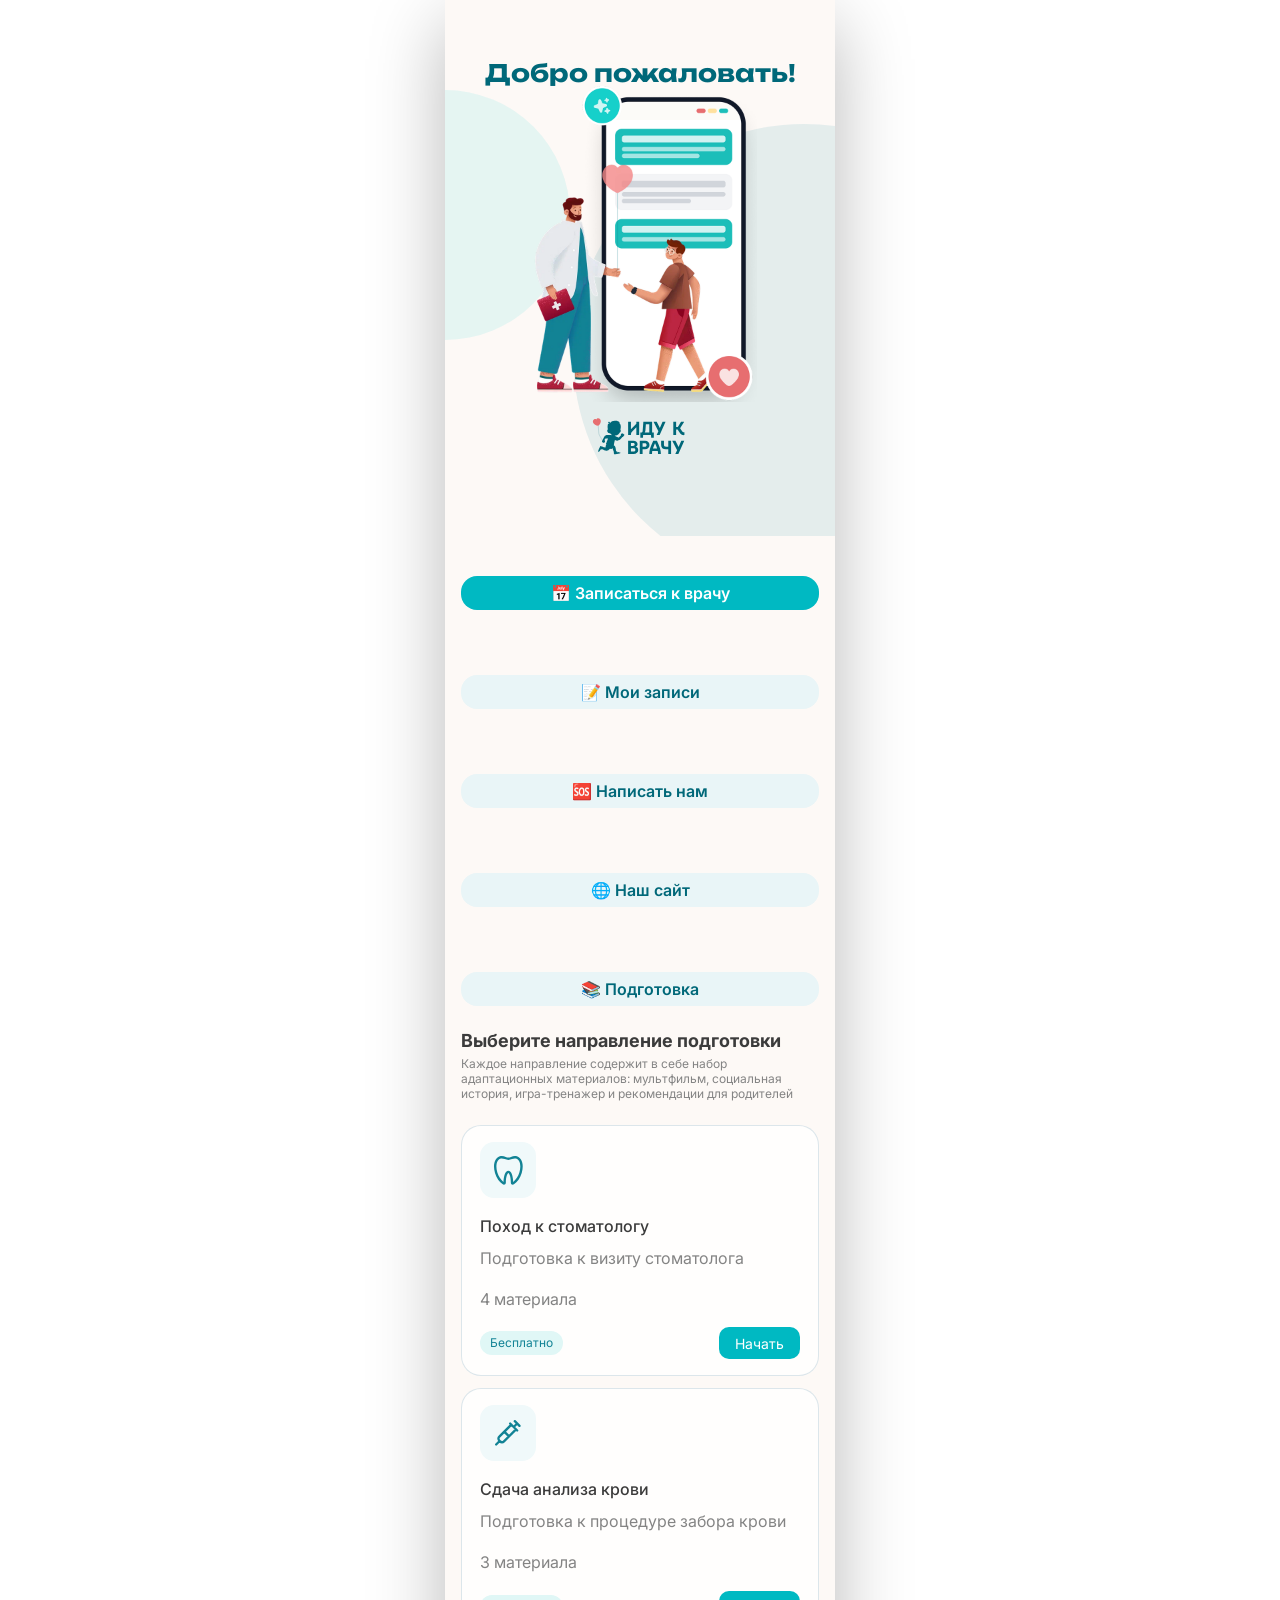
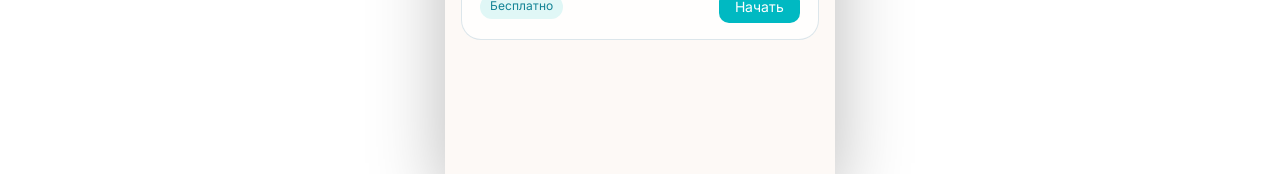
==== index.html @ 00d157f9 "Merge branch 'master' of https://github.com/varvaramiikh/IduKVrachu" ====
<!DOCTYPE html>
<html lang="ru">
<head>
  <meta charset="UTF-8">
  <meta name="viewport" content="width=device-width, initial-scale=1.0">
  <title>Иду к врачу | Подготовка ребенка</title>
  <link rel="preconnect" href="https://fonts.googleapis.com">
  <link rel="preconnect" href="https://fonts.gstatic.com" crossorigin>
  <link href="https://fonts.googleapis.com/css2?family=Inter:wght@400;500;600;700;800&family=Unbounded:wght@500;700&display=swap" rel="stylesheet">
  <link rel="stylesheet" href="styles/main.css">
  <script src="https://telegram.org/js/telegram-web-app.js"></script>
</head>
<body>
  <main class="app">
    <div class="phone" id="app-container" aria-label="Сайт подготовки ребенка к визиту">

<!-- Главная -->

      <section class="screen" id="screen-consent">
        <div class="welcome-card">
          <h1 class="welcome-title">Согласие на обработку данных</h1>
          <div class="consent-content" style="padding: 20px; font-size: 14px; line-height: 1.4; color: var(--title); overflow-y: auto; max-height: 60vh;">
            <p>Для использования сервиса «Иду к врачу» нам необходимо ваше согласие на обработку персональных данных в соответствии с Федеральным законом № 152-ФЗ.</p>
            <p>Мы собираем только те данные, которые необходимы для записи к врачу: ФИО, номер телефона, данные о ребенке.</p>
            <p>Ваши данные хранятся на защищенных серверах на территории РФ.</p>
          </div>
          <button class="button button-primary button-full" id="btn-accept-consent">
            ✅ Принимаю условия
          </button>
          <a href="https://google.com" target="_blank" style="margin-top: 10px; color: var(--brand-dark); font-size: 12px;">Читать полное соглашение</a>
        </div>
      </section>

      <section class="screen screen--active screen--welcome" id="screen-welcome">
        <div class="welcome-card">
          <h1 class="welcome-title">Добро пожаловать!</h1>
          <img class="welcome-img" src="materials/img/Иллюстрация Hero.png" alt="Иллюстрация">
          <img class="welcome-logo" src="materials/img/Цветное лого.svg" alt="Логотип">
        </div>

        <div class="button button-primary button-full welcome-action" id="btn-open-booking">
          <p class="welcome-action__text">📅 Записаться к врачу</p>
        </div>

        <div class="button button-secondary button-full welcome-action" id="btn-open-my-appointments">
          <p class="welcome-action__text">📝 Мои записи</p>
        </div>

        <div class="button button-secondary button-full welcome-action" id="btn-open-support">
          <p class="welcome-action__text">🆘 Написать нам</p>
        </div>

        <a href="https://google.com" target="_blank" class="button button-secondary button-full welcome-action">
          <p class="welcome-action__text">🌐 Наш сайт</p>
        </a>

        <div class="button button-secondary button-full welcome-action" data-screen="screen-catalog">
          <p class="welcome-action__text">📚 Подготовка</p>
        </div>

        <div class="info-list">
          <div class="info-title-container">
            <h2 class="info-title">Выберите направление подготовки</h2>
            <p class="info-text">Каждое направление содержит в себе набор адаптационных материалов: мультфильм, социальная история, игра-тренажер и рекомендации для родителей</p>
          </div>
          <article class="info-item">
            <div class="info-item-icon-container">
              <img class="info-item-icon-tooth" src="materials/svg/icon-tooth.svg" alt="Иконка зуба">
            </div>
            <h3 class="info-item-title">Поход к стоматологу</h3>
            <p class="info-item-text">Подготовка к визиту стоматолога</p>
            <p class="info-item-text">4 материала</p>
            <!--<div class="info-item-price-container">
              <div class="info-item-price-container-text info-item-price-container-text-paid">
                <p class="info-item-price info-item-price-paid">69 ₽</p>
              </div>
              <button class="info-item-button info-item-button-paid" type="button" data-open-purchase>
                <img class="info-item-icon-basket" src="materials/svg/icon-basket.svg" alt="Иконка корзины">
                <p class="info-item-button-text info-item-button-text-paid">Купить</p>
              </button>
            </div>-->
            <div class="info-item-price-container">
              <div class="info-item-price-container-text">
                <p class="info-item-price" style="color: #128395;">Бесплатно</p>
              </div>
              <a class="info-item-button" type="button" data-screen="screen-dentist" target="_blank" rel="noreferrer">
                <p class="info-item-button-text">Начать</p>
              </a>
            </div> 
          </article>
          <article class="info-item">
            <div class="info-item-icon-container">
              <img class="info-item-icon-syringe" src="materials/svg/icon-syringe.svg" alt="Иконка шприца">
            </div>
            <h3 class="info-item-title">Сдача анализа крови</h3>
            <p class="info-item-text">Подготовка к процедуре забора крови</p>
            <p class="info-item-text">3 материала</p>
            <div class="info-item-price-container">
              <div class="info-item-price-container-text">
                <p class="info-item-price" style="color: #128395;">Бесплатно</p>
              </div>
              <a class="info-item-button" type="button" data-screen="screen-blood" target="_blank" rel="noreferrer">
                <p class="info-item-button-text">Начать</p>
              </a>
            </div>
          </article>
        </div>
      </section>

<!-- Запись к врачу -->

      <section class="screen" id="screen-booking-services">
        <header class="topbar">
          <button class="icon-button" type="button" data-screen="screen-welcome" aria-label="Назад"><img src="materials/svg/icon-arrow.svg" alt=""></button>
          <div class="screen-header-badge"><p class="screen-header-badge__text">Выбор услуги</p></div>
        </header>
        <div class="module-list" id="services-list">
          <!-- Услуги будут загружены динамически -->
        </div>
      </section>

      <section class="screen" id="screen-booking-cities">
        <header class="topbar">
          <button class="icon-button" type="button" data-screen="screen-booking-services" aria-label="Назад"><img src="materials/svg/icon-arrow.svg" alt=""></button>
          <div class="screen-header-badge"><p class="screen-header-badge__text">Выбор города</p></div>
        </header>
        <div class="module-list" id="cities-list"></div>
      </section>

      <section class="screen" id="screen-booking-clinics">
        <header class="topbar">
          <button class="icon-button" type="button" data-screen="screen-booking-cities" aria-label="Назад"><img src="materials/svg/icon-arrow.svg" alt=""></button>
          <div class="screen-header-badge"><p class="screen-header-badge__text">Выбор клиники</p></div>
        </header>
        <div class="module-list" id="clinics-list"></div>
      </section>

      <section class="screen" id="screen-booking-slots">
        <header class="topbar">
          <button class="icon-button" type="button" data-screen="screen-booking-clinics" aria-label="Назад"><img src="materials/svg/icon-arrow.svg" alt=""></button>
          <div class="screen-header-badge"><p class="screen-header-badge__text">Выбор времени</p></div>
        </header>
        <div class="module-list" id="slots-list"></div>
      </section>

      <section class="screen" id="screen-booking-form">
        <header class="topbar">
          <button class="icon-button" type="button" data-screen="screen-booking-slots" aria-label="Назад"><img src="materials/svg/icon-arrow.svg" alt=""></button>
          <div class="screen-header-badge"><p class="screen-header-badge__text">Ваши данные</p></div>
        </header>
        <div class="welcome-card" style="height: auto; padding: 20px; border-radius: 24px; box-shadow: var(--shadow);">
          <form id="booking-form" style="width: 100%; display: grid; gap: 12px;">
            <input type="text" name="parent_fio" placeholder="ФИО родителя" required style="padding: 12px; border-radius: 10px; border: 1px solid var(--stroke);">
            <input type="tel" name="phone" placeholder="Телефон" required style="padding: 12px; border-radius: 10px; border: 1px solid var(--stroke);">
            <input type="text" name="child_fio" placeholder="ФИО ребенка" required style="padding: 12px; border-radius: 10px; border: 1px solid var(--stroke);">
            <input type="date" name="child_birth_date" placeholder="Дата рождения ребенка" required style="padding: 12px; border-radius: 10px; border: 1px solid var(--stroke);">
            <textarea name="comment" placeholder="Комментарий (не указывайте диагнозы)" style="padding: 12px; border-radius: 10px; border: 1px solid var(--stroke); min-height: 80px;"></textarea>
            <button type="submit" class="button button-primary button-full">Подтвердить запись</button>
          </form>
        </div>
      </section>

<!-- Мои записи -->

      <section class="screen" id="screen-my-appointments">
        <header class="topbar">
          <button class="icon-button" type="button" data-screen="screen-welcome" aria-label="Назад"><img src="materials/svg/icon-arrow.svg" alt=""></button>
          <div class="screen-header-badge"><p class="screen-header-badge__text">Мои записи</p></div>
        </header>
        <div class="module-list" id="my-appointments-list">
          <!-- Записи будут загружены динамически -->
        </div>
      </section>

<!-- Поддержка -->

      <section class="screen" id="screen-support">
        <header class="topbar">
          <button class="icon-button" type="button" data-screen="screen-welcome" aria-label="Назад"><img src="materials/svg/icon-arrow.svg" alt=""></button>
          <div class="screen-header-badge"><p class="screen-header-badge__text">Поддержка</p></div>
        </header>
        <div class="welcome-card" style="height: auto; padding: 20px; border-radius: 24px; box-shadow: var(--shadow);">
          <h3 style="margin-bottom: 15px;">Напишите нам</h3>
          <p style="font-size: 14px; margin-bottom: 20px;">Если у вас есть вопросы или предложения, отправьте нам сообщение, и мы ответим вам в ближайшее время.</p>
          <form id="support-form" style="width: 100%; display: grid; gap: 12px;">
            <textarea name="message" placeholder="Ваше сообщение" required style="padding: 12px; border-radius: 10px; border: 1px solid var(--stroke); min-height: 150px;"></textarea>
            <button type="submit" class="button button-primary button-full">Отправить</button>
          </form>
        </div>
      </section>

<!-- Каталог -->

      <section class="screen" id="screen-catalog">
        <header class="topbar">
          <button class="icon-button" type="button" data-screen="screen-welcome" aria-label="Назад"><img src="materials/svg/icon-arrow.svg" alt=""></button>
        </header>

        <article class="banner-card">
          <strong>Каждый модуль помогает ребенку шаг за шагом привыкнуть к будущему визиту.</strong>
          <p class="screen-text">
            Материалы можно смотреть вместе с родителем и возвращаться к ним в удобный момент.
          </p>
        </article>

        <div class="module-list">
          <article class="module-card">
            <div class="module-head">
              <div>
                <h3>Сдача крови</h3>
              </div>
              <span class="badge badge-soft">Бесплатно</span>
            </div>
            <p>Короткая подготовка к анализу: что ребенок увидит, как все пройдет и как можно успокоиться.</p>
            <button class="button button-secondary button-full" type="button" data-screen="screen-blood">
              Открыть
            </button>
          </article>

          <article class="module-card">
            <div class="module-head">
              <div>
                <h3>Стоматолог</h3>
              </div>
              <span class="badge badge-soft">Популярно</span>
            </div>
            <p>Видео, социальная история и игра помогают спокойно познакомиться с кабинетом стоматолога.</p>
            <div class="progress-line">
              <span style="width: 33%"></span>
            </div>
            <p class="progress-caption">Прогресс: 1 из 3 материалов</p>
            <button class="button button-primary button-full" type="button" data-screen="screen-dentist">
              Открыть модуль
            </button>
          </article>
        </div>
      </section>

<!-- Сдача крови -->

      <section class="screen" id="screen-blood">
        <header class="topbar">
          <button class="icon-button" type="button" data-screen="screen-welcome" aria-label="Назад"><img src="materials/svg/icon-arrow.svg" alt=""></button>
          <div class="screen-header-badge">
            <p class="screen-header-badge__text">Сдача крови</p>
          </div>
        </header>

        <h3 class="content-section-title">Материалы для адаптации</h3>

        <div class="content-card-list">
          <article class="content-card">
            <div class="content-top">
              <div class="content-top-icon">
                <img src="materials/svg/icon-cartoon.svg" alt="">
              </div>
              <div>
                <p class="module-type">Мультфильм</p>
                <h4 class="content-card-title">Иду сдавать кровь из вены</h4>
                <p class="content-card-description">Пошаговое объяснение ребенку хода процедуры</p>
                <div class="content-card-actions">
                  <div class="content-card-time">
                    <img src="materials/svg/icon-clock.svg" alt="">
                    <p class="content-card-time-text">4 мин</p>
                  </div>
                  <button class="button button-primary button-full content-card-button" type="button" data-screen="screen-blood-story">
                    <img src="materials/svg/icon-play.svg" alt="">
                    <p>Начать</p>
                  </button>
                </div>
              </div>
            </div>
          </article>

          <article class="content-card">
            <div class="content-top">
              <div class="content-top-icon">
                <img src="materials/svg/icon-story.svg" alt="">
              </div>
              <div>
                <p class="module-type">Социальная история</p>
                <h4 class="content-card-title">Иду сдавать кровь из вены</h4>
                <p class="content-card-description">Пошаговое объяснение ребенку хода процедуры</p>
                <div class="content-card-actions">
                  <div class="content-card-time">
                    <img src="materials/svg/icon-clock.svg" alt="">
                    <p class="content-card-time-text">4 мин</p>
                  </div>
                  <button class="button button-primary button-full content-card-button" type="button" data-screen="screen-blood-story">
                    <img src="materials/svg/icon-play.svg" alt="">
                    <p>Начать</p>
                  </button>
                </div>
              </div>
            </div>
          </article>

          <article class="content-card">
            <div class="content-top">
              <div class="content-top-icon">
                <img src="materials/svg/icon-game.svg" alt="">
              </div>
              <div>
                <p class="module-type">Игра-тренажер</p>
                <h4 class="content-card-title">Иду сдавать кровь из вены</h4>
                <p class="content-card-description">Закрепление полученных навыков через игровую практику</p>
                <div class="content-card-actions">
                  <div class="content-card-time">
                    <img src="materials/svg/icon-clock.svg" alt="">
                    <p class="content-card-time-text">4 мин</p>
                  </div>
                  <a class="button button-primary button-full content-card-button" href="https://example.com" target="_blank" rel="noreferrer">
                    <img src="materials/svg/icon-play.svg" alt="">
                    <p>Начать</p>
                  </a>
                </div>
              </div>
            </div>
          </article>
        </div>
      </section>

      <section class="screen" id="screen-blood-story">
        <header class="topbar">
          <button class="icon-button" type="button" data-screen="screen-welcome" aria-label="Назад"><img src="materials/svg/icon-arrow.svg" alt=""></button>
          <div class="screen-header-badge">
            <p class="screen-header-badge__text">Сдача крови</p>
          </div>
        </header>

        <h3 class="dentist-story-title">Социстория “Иду сдавать кровь из вены”</h3>
        <img class="dentist-story-image" id="blood-story-image" src="materials/img/blood/takeblood1.png" alt="Иллюстрация">
        <div class="dentist-story-text">
          <p id="blood-story-text">Я иду сдавать кровь из вены.</p>
        </div>
        <div class="dentist-story-buttons">
          <button class="dentist-story-button dentist-story-button--secondary" type="button" id="blood-story-prev">
            <p>&lt;</p>
            <p>Назад</p>
          </button>
          <button class="dentist-story-button dentist-story-button--primary" type="button" id="blood-story-next">
            <p>Вперед</p>
            <p>&gt;</p>
          </button>
        </div>
      </section>

<!-- Поход к стоматологу -->

      <section class="screen" id="screen-dentist">
        <header class="topbar">
          <button class="icon-button" type="button" data-screen="screen-welcome" aria-label="Назад"><img src="materials/svg/icon-arrow.svg" alt=""></button>
          <div class="screen-header-badge">
            <p class="screen-header-badge__text">Поход к стоматологу</p>
          </div>
        </header>
        <h3 class="content-section-title">Материалы для адаптации</h3>
      <div class="content-card-list">
          <article class="content-card">
            <div class="content-top">
              <div class="content-top-icon">
                <img src="materials/svg/icon-cartoon.svg" alt="">
              </div>
              <div>
                <p class="module-type">Мультфильм</p>
                <h4 class="content-card-title">Иду к стоматологу</h4>
                <p class="content-card-description">Пошаговое объяснение ребенку хода процедуры</p>
                <div class="content-card-actions">
                  <div class="content-card-time">
                    <img src="materials/svg/icon-clock.svg" alt="">
                    <p class="content-card-time-text">4 мин</p>
                  </div>
                  <a class="button button-primary button-full content-card-button" href="https://rutube.ru/video/private/ed02a8fd70e1c94fc4757ce31bb84bcc/?p=tPToE79p2R8lRMYapilT0Q" target="_blank" rel="noreferrer">
                    <img src="materials/svg/icon-play.svg" alt="">
                    <p>Начать</p>
                  </a>
                </div>
              </div>
            </div>
          </article>

          <article class="content-card">
            <div class="content-top">
              <div class="content-top-icon">
                <img src="materials/svg/icon-story.svg" alt="">
              </div>
              <div>
                <p class="module-type">Социальная история</p>
                <h4 class="content-card-title">Иду к стоматологу</h4>
                <p class="content-card-description">Пошаговое объяснение ребенку хода процедуры</p>
                <div class="content-card-actions">
                  <div class="content-card-time">
                    <img src="materials/svg/icon-clock.svg" alt="">
                    <p class="content-card-time-text">4 мин</p>
                  </div>
                  <button class="button button-primary button-full content-card-button" type="button" data-screen="screen-dentist-story">
                    <img src="materials/svg/icon-play.svg" alt="">
                    <p>Начать</p>
                  </button>
                </div>
              </div>
            </div>
          </article>

          <article class="content-card">
            <div class="content-top">
              <div class="content-top-icon">
                <img src="materials/svg/icon-game.svg" alt="">
              </div>
              <div>
                <p class="module-type">Игра-тренажер</p>
                <h4 class="content-card-title">Иду к стоматологу</h4>
                <p class="content-card-description">Закрепление полученных навыков через игровую практику</p>
                <div class="content-card-actions">
                  <div class="content-card-time">
                    <img src="materials/svg/icon-clock.svg" alt="">
                    <p class="content-card-time-text">4 мин</p>
                  </div>
                  <a class="button button-primary button-full content-card-button" href="https://example.com" target="_blank" rel="noreferrer">
                    <img src="materials/svg/icon-play.svg" alt="">
                    <p>Начать</p>
                  </a>
                </div>
              </div>
            </div>
          </article>

          <article class="content-card content-card-parents">
            <div class="content-top">
              <div class="content-top-icon content-top-icon-parents">
                <img src="materials/svg/icon-document.svg" alt="">
              </div>
              <div>
                <p class="module-type">Рекомендации для родителей</p>
                <h4 class="content-card-title">Подготовка к стоматологической помощи детей с РАС</h4>
                <p class="content-card-description">Полные методические рекомендации по подготовке ребенка к визиту к стоматологу: общие советы и специальные приемы</p>
                <div class="content-card-actions">
                  <div class="content-card-time">
                  </div>
                  <a class="button button-primary button-full content-card-button content-card-button-parents" href="https://example.com" target="_blank" rel="noreferrer">
                    <img src="materials/svg/icon-book.svg" alt="">
                    <p>Открыть</p>
                  </a>
                </div>
              </div>
            </div>
          </article>
          </div>
      </section>

<!-- Социальная история "Иду к стоматологу" -->

      <section class="screen" id="screen-dentist-story">
        <header class="topbar">
          <button class="icon-button" type="button" data-screen="screen-welcome" aria-label="Назад"><img src="materials/svg/icon-arrow.svg" alt=""></button>
          <div class="screen-header-badge">
            <p class="screen-header-badge__text">Поход к стоматологу</p>
          </div>
        </header>

        <h3 class="dentist-story-title">Социстория “Иду к стоматологу”</h3>
        <img class="dentist-story-image" id="dentist-story-image" src="materials/img/dentist/dentist1.png" alt="Иллюстрация">
        <div class="dentist-story-text">
          <p id="dentist-story-text">Я иду в стоматологию, чтобы врач проверил мои зубки.</p>
        </div>
        <div class="dentist-story-buttons">
          <button class="dentist-story-button dentist-story-button--secondary" type="button" id="dentist-story-prev">
            <p>&lt;</p>
            <p>Назад</p>
          </button>
          <button class="dentist-story-button dentist-story-button--primary" type="button" id="dentist-story-next">
            <p>Вперед</p>
            <p>&gt;</p>
          </button>
        </div>
      </section>

      <div class="purchase-dialog" id="purchase-dialog" hidden>
        <button class="purchase-dialog__backdrop" type="button" aria-label="Закрыть окно" data-close-purchase></button>
        <div class="purchase-dialog__content">
          <h3 class="purchase-dialog__title">Покупка доступа</h3>
          <p class="purchase-dialog__text">Поход к стоматологу</p>
          <div class="purchase-dialog__price-container">
            <div class="purchase-dialog__price-container-text">
              <p class="purchase-dialog__price-container-text-title">Стоимость курса</p>
              <p class="purchase-dialog__price-container-text-price">69 ₽</p>
              <p class="purchase-dialog__price-container-text-description">Единоразовая оплата. Доступ навсегда.</p>
            </div>
          </div>
          <div class="purchase-dialog__content-list">
            <h4 class="purchase-dialog__content-list-title">Что входит в курс:</h4>
            <ul class="purchase-dialog__content-list-items">
              <li class="purchase-dialog__content-list-item"><img src="materials/svg/icon-check.svg" alt="">Социальная история</li>
              <li class="purchase-dialog__content-list-item"><img src="materials/svg/icon-check.svg" alt="">Онлайн-игра “Иду к стоматологу”</li>
              <li class="purchase-dialog__content-list-item"><img src="materials/svg/icon-check.svg" alt="">Мультфильм “Иду к стоматологу”</li>
              <li class="purchase-dialog__content-list-item"><img src="materials/svg/icon-check.svg" alt="">Методические рекомендации для родителей</li>
            </ul>
          </div>
          <button class="purchase-dialog__button purchase-dialog__button_primary" type="button">Оплатить 69 ₽</button>
        </div>
      </div>
    </div>
  </main>

  <script src="materials/img/blood/blood-story-actions.js"></script>
  <script src="materials/img/dentist/dentist-story-actions.js"></script>
  <script src="frontend/src/api.js"></script>
  <script src="frontend/src/booking.js"></script>
  <script src="frontend/src/appointments.js"></script>
  <script src="frontend/src/support.js"></script>
  <script>
    const tg = window.Telegram.WebApp;
    tg.expand();
    
    // Применяем цвета темы Telegram
    document.documentElement.style.setProperty('--app-bg', tg.themeParams.bg_color || '#fdf9f6');
    document.documentElement.style.setProperty('--text', tg.themeParams.text_color || '#848484');
    
    const screens = document.querySelectorAll('.screen');
    const purchaseDialog = document.getElementById('purchase-dialog');
    
    // Проверка согласия при старте
    async function checkConsent() {
        // В реальном приложении мы бы получили статус пользователя от API
        // Для MVP просто показываем экран согласия, если не принято
        const consentAccepted = localStorage.getItem('consent_accepted');
        if (!consentAccepted) {
            openScreen('screen-consent');
        }
    }
    
    document.getElementById('btn-accept-consent')?.addEventListener('click', async () => {
        try {
            await window.api.acceptConsent('1.0');
            localStorage.setItem('consent_accepted', 'true');
            openScreen('screen-welcome');
            tg.showAlert('Спасибо! Теперь вам доступны все функции.');
        } catch (e) {
            tg.showAlert('Ошибка: ' + e.message);
        }
    });

    checkConsent();
    
    let purchaseDialogCloseTimer;
    const storyControllers = {
      'screen-blood-story': createStoryController({
        image: document.getElementById('blood-story-image'),
        text: document.getElementById('blood-story-text'),
        prevButton: document.getElementById('blood-story-prev'),
        nextButton: document.getElementById('blood-story-next'),
        actions: window.bloodStoryActions ?? [],
        imageCount: 28,
        imagePathPrefix: 'materials/img/blood/takeblood',
      }),
      'screen-dentist-story': createStoryController({
        image: document.getElementById('dentist-story-image'),
        text: document.getElementById('dentist-story-text'),
        prevButton: document.getElementById('dentist-story-prev'),
        nextButton: document.getElementById('dentist-story-next'),
        actions: window.dentistStoryActions ?? [],
        imageCount: 30,
        imagePathPrefix: 'materials/img/dentist/dentist',
      }),
    };

    function createStoryController(config) {
      const stepCount = config.actions.length;
      let currentStep = 0;

      function renderStep() {
        if (!config.image || !config.text || stepCount === 0) {
          return;
        }

        const imageIndex = Math.min(currentStep + 1, config.imageCount);
        config.image.src = `${config.imagePathPrefix}${imageIndex}.png`;
        config.text.textContent = config.actions[currentStep];
        config.prevButton.disabled = currentStep === 0;
        config.nextButton.disabled = currentStep === stepCount - 1;
      }

      function setStep(nextStep) {
        if (stepCount === 0) {
          return;
        }

        currentStep = Math.max(0, Math.min(nextStep, stepCount - 1));
        renderStep();
      }

      config.prevButton?.addEventListener('click', () => {
        setStep(currentStep - 1);
      });

      config.nextButton?.addEventListener('click', () => {
        setStep(currentStep + 1);
      });

      renderStep();

      return {
        reset() {
          setStep(0);
        },
      };
    }

    function openScreen(screenId) {
      screens.forEach((screen) => {
        screen.classList.toggle('screen--active', screen.id === screenId);
      });

      storyControllers[screenId]?.reset();

      window.scrollTo({ top: 0, behavior: 'auto' });
    }

    document.querySelectorAll('[data-screen]').forEach((button) => {
      button.addEventListener('click', () => {
        openScreen(button.dataset.screen);
      });
    });

    document.querySelectorAll('[data-open-purchase]').forEach((button) => {
      button.addEventListener('click', () => {
        clearTimeout(purchaseDialogCloseTimer);
        purchaseDialog.hidden = false;
        requestAnimationFrame(() => {
          requestAnimationFrame(() => {
            purchaseDialog.classList.add('is-open');
          });
        });
      });
    });

    document.querySelectorAll('[data-close-purchase]').forEach((button) => {
      button.addEventListener('click', () => {
        purchaseDialog.classList.remove('is-open');
        purchaseDialogCloseTimer = setTimeout(() => {
          purchaseDialog.hidden = true;
        }, 240);
      });
    });

  </script>
</body>
</html>
---- styles/main.css ----
:root {
  --bg: #09121d;
  --app-bg: #fdf9f6;
  --card: #ffffff;
  --title: #3B3B3B;
  --text: #848484;
  --muted: #69818d;
  --stroke: #d9e4ea;
  --brand: #12c7d4;
  --brand-dark: #006879;
  --btn-color: #00B9C2;
  --shadow: 0 18px 38px rgba(18, 37, 45, 0.12);
}

*,
*::before,
*::after {
  box-sizing: border-box;
}

html,
body {
  margin: 0;
  min-height: 100%;
}

body {
  font-family: "Inter", Arial, sans-serif;
  color: var(--text);
  background: transparent;
}

button {
  font: inherit;
}

.app {
  min-height: 100vh;
  display: flex;
  justify-content: center;
  align-items: flex-start;
  padding: 0;
}

.phone {
  position: relative;
  width: 100%;
  max-width: 390px;
  min-height: 100vh;
  padding-bottom: 88px;
  background: var(--app-bg);
  overflow-x: hidden;
}

.screen {
  display: none;
  min-height: 100vh;
  padding: 14px 16px 28px;
}

.screen--active {
  display: block;
}

.screen--welcome h1 {
  font-family: "Unbounded", Arial, sans-serif;
  line-height: 1.05;
}

.screen-label {
  margin: 0 0 6px;
  color: var(--brand-dark);
  font-size: 0.76rem;
  font-weight: 800;
  letter-spacing: 0.08em;
  text-transform: uppercase;
}

.screen h1 {
  color: var(--brand-dark);
}

.screen h1,
.screen h2,
.screen h3 {
  margin: 0;
  line-height: 1.1;
}

.screen h2,
.screen h3 {
  color: var(--title);
}

.screen h2 {
  font-size: 18px;
}

.screen h3 {
  font-size: 16px;
  font-weight: 500;
}

.screen-text,
.info-item p,
.module-card p,
.content-card p,
.specialist-card p,
.story-card p,
.story-hero p {
  line-height: 1.55;
}

.welcome-card,
.banner-card,
.module-card,
.specialist-card,
.content-card,
.story-hero,
.story-card {
  background: var(--card);
  border-radius: 24px;
  box-shadow: var(--shadow);
}

.welcome-card,
.banner-card,
.module-card,
.specialist-card,
.content-card,
.story-hero,
.story-card {
  padding: 18px;
}

.content-card {
  box-shadow: none;
  border: 2px solid #16D0CA33;
}

.welcome-card {
  width: calc(100% + 32px);
  height: calc(100% + 42px);
  margin: -14px -16px 0;
  padding: 60px 16px 60px;
  display: flex;
  flex-direction: column;
  align-items: center;
  justify-content: space-between;
  position: relative;
  background: var(--app-bg);
  border-radius: 0;
  box-shadow: none;
  overflow: hidden;
}

.welcome-card::before {
  content: "";
  position: absolute;
  top: 40%;
  left: -125px;
  transform: translateY(-50%);
  width: 250px;
  height: 250px;
  border-radius: 250px;
  background: #16D0CA1A;
  z-index: 0;
}

.welcome-card::after {
  content: "";
  position: absolute;
  right: -200px;
  bottom: -50px;
  width: 462px;
  height: 462px;
  border-radius: 462px;
  background: #1283951A;
  z-index: 0;
}

.welcome-card > * {
  position: relative;
  z-index: 1;
}

.welcome-title {
  font-size: 24px;
}

.welcome-img {
  width: 234px;
  height: 316px;
  margin: 0 0 14px;
  object-fit: contain;
}

.welcome-logo {
  width: 110px;
  height: 44px;
  margin-bottom: 16px;
  object-fit: contain;
}

.illustration {
  position: relative;
  height: 248px;
  margin: 18px 0;
  border-radius: 30px;
  background: linear-gradient(180deg, #dff7fa, #ffffff);
  overflow: hidden;
}

.illustration-circle {
  position: absolute;
  left: 22px;
  bottom: 34px;
  width: 176px;
  height: 176px;
  border-radius: 50%;
  background: rgba(18, 199, 212, 0.14);
}

.illustration-card {
  position: absolute;
  background: #fff;
  border-radius: 20px;
  box-shadow: 0 12px 24px rgba(0, 104, 121, 0.12);
}

.illustration-card--large {
  top: 34px;
  right: 30px;
  width: 138px;
  height: 92px;
}

.illustration-card--small {
  right: 58px;
  bottom: 30px;
  width: 106px;
  height: 72px;
}

.illustration-doctor {
  position: absolute;
  left: 42px;
  bottom: 0;
  width: 168px;
  height: 184px;
  border-radius: 84px 84px 16px 16px;
  background:
    linear-gradient(180deg, #ffcfbf 0 25%, transparent 25%),
    linear-gradient(90deg, #f16567 0 34%, #ffffff 34% 68%, #12c7d4 68%);
}

.info-list,
.module-list,
.content-list,
.story-list {
  display: grid;
  gap: 12px;
}

.info-list {
  margin-bottom: 18px;
}

.info-item {
  padding: 16px 18px;
  border-radius: 20px;
  background: rgba(255, 255, 255, 0.74);
  border: 1px solid rgba(217, 228, 234, 0.92);
}

.info-item strong {
  display: block;
  margin-bottom: 6px;
}

.info-item-icon-container {
  width: 56px;
  height: 56px;
  border-radius: 14px;
  background: #F0F9FA;
  display: flex;
  align-items: center;
  justify-content: center;
  margin-bottom: 20px;
}

.info-item-text {
  margin-top: 10px;
}

.info-item-price-container-text {
  display: inline-flex;
  align-items: center;
  justify-content: center;
  background-color: #E0F7F6;
  height: 24px;
  width: fit-content;
  padding: 4px 10px;
  border-radius: 12px;
}

.info-item-price {
  color: #128395 !important;
  font-size: 12px;
}

.info-item-price-container-text .info-item-price {
  color: #128395 !important;
}

.info-item-price-container {
  display: flex;
  align-items: center;
  justify-content: space-between;
}

.info-item-button {
  background-color: #00B9C2;
  border: none;
  height: 32px;
  display: flex;
  align-items: center;
  justify-content: center;
  padding: 8px 16px;
  border-radius: 10px;
  text-decoration: none;
}

.info-item-button-text {
  color: white;
  font-size: 14px;
  margin: 0;
}

.info-text {
  margin-top: 5px;
  font-size: 12px;
}

.info-item-price-container-text-paid {
  background-color: #FFF4E6;
}

.info-item-price-paid {
  color: #E67E22;
}

.info-item-button-paid {
  background-color: #E67E22;
  gap: 5px;
}

.purchase-dialog {
  position: absolute;
  inset: 0;
  z-index: 30;
  display: flex;
  align-items: flex-end;
  justify-content: center;
  pointer-events: none;
}

.purchase-dialog[hidden] {
  display: none;
}

.purchase-dialog.is-open {
  opacity: 1;
  pointer-events: auto;
}

.purchase-dialog__backdrop {
  position: absolute;
  inset: 0;
  border: none;
  background: rgba(0, 0, 0, 0.2);
  opacity: 0;
  padding: 0;
  cursor: pointer;
  transition: opacity 0.28s ease;
}

.purchase-dialog__content {
  position: relative;
  width: 100%;
  height: 50%;
  max-height: 422px;
  padding: 24px;
  background: #fff;
  border-radius: 24px 24px 0 0;
  box-shadow: 0 20px 40px rgba(0, 0, 0, 0.18);
  overflow-y: auto;
  z-index: 1;
  opacity: 0;
  transform: translateY(40px);
  transition: opacity 0.32s ease, transform 0.32s cubic-bezier(0.22, 1, 0.36, 1);
}

.purchase-dialog.is-open .purchase-dialog__backdrop {
  opacity: 1;
}

.purchase-dialog.is-open .purchase-dialog__content {
  opacity: 1;
  transform: translateY(0);
}

.purchase-dialog__title {
  margin: 0 0 10px;
  color: #3B3B3B;
  font-size: 16px;
}

.purchase-dialog__text {
  margin: 0;
  color: #848484;
  font-size: 12px;
  line-height: 1.5;
}

.purchase-dialog__price-container {
  margin-top: 20px;
  margin-bottom: 30px;
  padding: 16px;
  border-radius: 16px;
  background: #F0F9FA;
}

.purchase-dialog__price-container-text {
  display: flex;
  align-items: center;
  justify-content: space-between;
  gap: 10px;
  flex-wrap: wrap;
}

.purchase-dialog__price-container-text-title {
  margin: 0;
  color: #515151;
  font-size: 14px;
}

.purchase-dialog__price-container-text-price {
  margin: 0;
  color: #128395;
  font-size: 20px;
  font-weight: 700;
}

.purchase-dialog__price-container-text-description {
  margin: 0;
  color: #848484;
  font-size: 12px;
}

.purchase-dialog__content-list {
  margin-top: 16px;
}

.purchase-dialog__content-list-title {
  margin: 0 0 20px;
  color: #3B3B3B;
  font-size: 14px;
}

.purchase-dialog__content-list-items {
  margin: 0;
  padding: 0;
  list-style: none;
  display: grid;
  gap: 10px;
}

.purchase-dialog__content-list-item {
  display: flex;
  align-items: center;
  gap: 8px;
  color: #515151;
  font-size: 14px;
}

.purchase-dialog__content-list-item img {
  width: 15px;
  height: 15px;
  flex-shrink: 0;
}

.purchase-dialog__button {
  border: none;
  border-radius: 10px;
  padding: 10px 14px;
  font-size: 14px;
  cursor: pointer;
  margin-top: 25px;
}

.purchase-dialog__button_secondary {
  background: #eef5f6;
  color: var(--text);
}

.purchase-dialog__button_primary {
  background: #00B9C2;
  color: #fff;
  width: 100%;
}


.topbar {
  display: grid;
  grid-template-columns: 44px 1fr;
  gap: 12px;
  align-items: start;
  margin-bottom: 12px;
  align-items: center;
}

.icon-button {
  width: 44px;
  height: 44px;
  border: 0;
  border-radius: 20px;
  background: #16D0CA33;
  color: var(--brand-dark);
  box-shadow: var(--shadow);
  cursor: pointer;
}

.icon-button img {
  width: 20px;
  height: 20px;
}

.module-head,
.content-top {
  display: flex;
  justify-content: space-between;
  gap: 12px;
  align-items: start;
}

.content-top-icon {
  width: 48px;
  height: 48px;
  display: flex;
  align-items: center;
  justify-content: center;
  background: #F0F9FA;
  border-radius: 14px;
  flex-shrink: 0;
}

.content-top-icon-parents {
  background-color: #16D0CA;
}

.module-type {
  margin: 0 0 6px;
  color: #128395;
  font-size: 12px;
  font-weight: 600;
}

.content-card-title {
  margin: 0 0 6px;
  color: #3B3B3B;
  font-size: 14px;
}

.content-card-description {
  margin: 0 !important;
  color: #848484;
  font-size: 12px;
}

.content-card-actions {
  display: flex;
  align-items: center;
  justify-content: space-between;
  gap: 12px;
}

.content-card-time {
  display: flex;
  align-items: center;
  gap: 6px;
}

.content-card-time-text {
  margin: 0 !important;
  color: #848484;
  font-size: 12px;
}

.content-card-button {
  width: 106px !important;
  height: 38px;
  min-height: 38px;
  border-radius: 10px;
  justify-content: space-between;
  padding: 0 12px;
  margin-top: 0;
  margin-bottom: 0;
  flex-shrink: 0;
}

.content-card-button-parents  {
  width: 116px !important;
}

.content-card-button p {
  margin: 0;
  font-size: 14px;
}

.content-section-title {
  margin-bottom: 16px !important;
  color: #3B3B3B !important;
  font-family: "Inter", Arial, sans-serif;
  font-weight: 600 !important;
  font-size: 18px !important;
  line-height: 24px !important;
  letter-spacing: 0;
}

.content-card-list {
  display: grid;
  gap: 15px;
}

.content-card-parents {
  background-color: #F0FDF44D;
  border-color: #DCFCE7;
}

.screen-header-badge {
  display: flex;
  align-items: center;
  justify-content: center;
  background: #00B9C2;
  border-radius: 16px;
  min-height: 34px;
}

.screen-header-badge__text {
  margin: 0;
  color: #fff;
  font-family: "Inter", Arial, sans-serif;
  font-weight: 600;
  font-size: 14px;
  line-height: 24px;
  letter-spacing: 0;
  text-align: center;
}

.dentist-story-image {
  display: block;
  width: 100%;
  max-width: 100%;
  height: auto;
  margin: 0 auto 16px;
}

.dentist-story-title {
  margin: 15px 0 30px !important;
  color: #3B3B3B !important;
  font-weight: 600 !important;
  font-size: 18px !important;
  line-height: 24px !important;
}

.dentist-story-text {
  margin-bottom: 16px;
  padding: 25px;
  border: 1px solid #16D0CA33;
  border-radius: 16px;
  background: linear-gradient(135deg, rgba(22, 208, 202, 0.05) 0%, rgba(0, 185, 194, 0.05) 100%);
}

.dentist-story-text p {
  margin: 0;
  color: #1E2939;
  font-size: 14px;
  line-height: 1.5;
}

.dentist-story-buttons {
  display: flex;
  justify-content: space-between;
  gap: 12px;
  border-top: #E5E7EB solid 1px;
  margin-top: 30px;
  padding: 30px 0 30px;
}

.dentist-story-button {
  display: flex;
  align-items: center;
  justify-content: space-between;
  flex-direction: row;
  width: 161px;
  height: 48px;
  padding-left: 30px;
  padding-right: 30px;
  border: none;
  border-radius: 10px;
  cursor: pointer;
}

.dentist-story-button p {
  margin: 0;
  font-size: 14px;
  line-height: 1;
}

.dentist-story-button--secondary {
  background-color: #FFFFFF;
  color: #364153;
}

.dentist-story-button--secondary:disabled {
  color: #D1D5DC;
}

.dentist-story-button--primary {
  background-color: #16D0CA;
  color: #FFFFFF;
}

.dentist-story-button:disabled {
  opacity: 0.55;
  cursor: default;
}

.badge {
  display: inline-flex;
  align-items: center;
  min-height: 28px;
  padding: 4px 10px;
  border-radius: 999px;
  background: rgba(18, 199, 212, 0.12);
  color: var(--brand-dark);
  font-size: 0.78rem;
  font-weight: 700;
}

.badge-soft {
  background: rgba(18, 199, 212, 0.12);
  color: var(--brand-dark);
}

/* .module-card p,
.content-card p {
  margin: 10px 0 16px;
} */

.button {
  display: inline-flex;
  align-items: center;
  justify-content: space-between;
  width: auto;
  min-height: 34px;
  padding: 0 18px;
  border: 0;
  border-radius: 16px;
  font-weight: 600;
  text-decoration: none;
  cursor: pointer;
  transition: transform 0.2s ease;
  color: #fff;
  background: var(--btn-color);
}

.button:active {
  transform: scale(0.98);
}

.button-full {
  width: 100%;
}

/* .button-primary {
  margin-top: 50px;
  margin-bottom: 20px;
} */

.button-secondary {
  color: var(--brand-dark);
  background: #e9f5f7;
}

.welcome-action {
  margin-top: 40px;
  margin-bottom: 25px;
  justify-content: center;
}

.welcome-action__text {
  margin: 0;
  text-align: center;
}

.specialist-card {
  display: grid;
  grid-template-columns: 56px 1fr;
  gap: 14px;
  margin-bottom: 12px;
}

.specialist-icon {
  width: 56px;
  height: 56px;
  display: flex;
  align-items: center;
  justify-content: center;
  border-radius: 18px;
  background: linear-gradient(135deg, var(--brand), var(--brand-dark));
  color: #fff;
  font-size: 1.22rem;
  font-weight: 800;
}

.story-hero {
  margin-bottom: 12px;
  background:
    linear-gradient(145deg, rgba(18, 199, 212, 0.1), rgba(255, 255, 255, 1)),
    var(--card);
}

.story-step {
  display: inline-flex;
  margin-bottom: 10px;
  padding: 6px 10px;
  border-radius: 999px;
  background: rgba(18, 199, 212, 0.12);
  color: var(--brand-dark);
  font-size: 0.82rem;
  font-weight: 700;
}

.story-hero h3,
.story-card strong {
  margin-bottom: 8px;
  display: block;
}

.progress-line {
  width: 100%;
  height: 8px;
  margin: 4px 0 10px;
  overflow: hidden;
  border-radius: 999px;
  background: #e5eef1;
}

.progress-line span {
  display: block;
  height: 100%;
  background: linear-gradient(90deg, var(--brand), var(--brand-dark));
}

.progress-line--large {
  margin-top: 12px;
}

.progress-caption {
  margin: 0 0 16px;
  color: var(--muted);
  font-size: 0.85rem;
}

@media (max-width: 390px) {
  .phone {
    width: 100%;
  }

  .phone {
    min-height: 100vh;
  }
}

@media (min-width: 431px) {
  .app {
    padding: 0;
  }

  .phone {
    margin-top: 0;
    border-radius: 0;
    box-shadow: 0 24px 70px rgba(0, 0, 0, 0.28);
  }

  .screen {
    min-height: 100vh;
  }
}
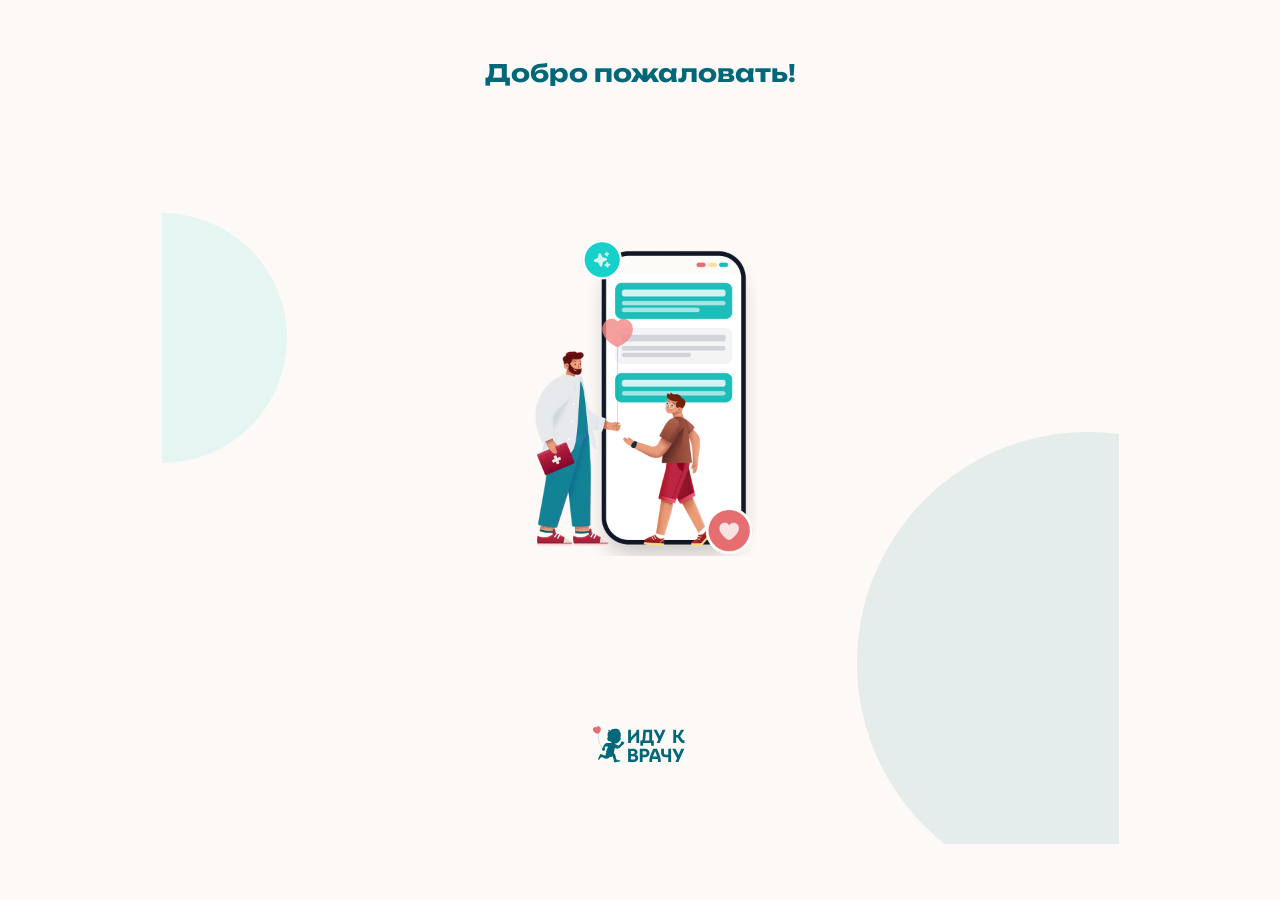
==== commit d63efaef: "добавлены затычки на ссылки, добавдлены рекомендации для родителей" ====
--- a/index.html
+++ b/index.html
@@ -8,28 +8,11 @@
   <link rel="preconnect" href="https://fonts.gstatic.com" crossorigin>
   <link href="https://fonts.googleapis.com/css2?family=Inter:wght@400;500;600;700;800&family=Unbounded:wght@500;700&display=swap" rel="stylesheet">
   <link rel="stylesheet" href="styles/main.css">
-  <script src="https://telegram.org/js/telegram-web-app.js"></script>
 </head>
 <body>
   <main class="app">
-    <div class="phone" id="app-container" aria-label="Сайт подготовки ребенка к визиту">
 
 <!-- Главная -->
-
-      <section class="screen" id="screen-consent">
-        <div class="welcome-card">
-          <h1 class="welcome-title">Согласие на обработку данных</h1>
-          <div class="consent-content" style="padding: 20px; font-size: 14px; line-height: 1.4; color: var(--title); overflow-y: auto; max-height: 60vh;">
-            <p>Для использования сервиса «Иду к врачу» нам необходимо ваше согласие на обработку персональных данных в соответствии с Федеральным законом № 152-ФЗ.</p>
-            <p>Мы собираем только те данные, которые необходимы для записи к врачу: ФИО, номер телефона, данные о ребенке.</p>
-            <p>Ваши данные хранятся на защищенных серверах на территории РФ.</p>
-          </div>
-          <button class="button button-primary button-full" id="btn-accept-consent">
-            ✅ Принимаю условия
-          </button>
-          <a href="https://google.com" target="_blank" style="margin-top: 10px; color: var(--brand-dark); font-size: 12px;">Читать полное соглашение</a>
-        </div>
-      </section>
 
       <section class="screen screen--active screen--welcome" id="screen-welcome">
         <div class="welcome-card">
@@ -38,24 +21,8 @@
           <img class="welcome-logo" src="materials/img/Цветное лого.svg" alt="Логотип">
         </div>
 
-        <div class="button button-primary button-full welcome-action" id="btn-open-booking">
-          <p class="welcome-action__text">📅 Записаться к врачу</p>
-        </div>
-
-        <div class="button button-secondary button-full welcome-action" id="btn-open-my-appointments">
-          <p class="welcome-action__text">📝 Мои записи</p>
-        </div>
-
-        <div class="button button-secondary button-full welcome-action" id="btn-open-support">
-          <p class="welcome-action__text">🆘 Написать нам</p>
-        </div>
-
-        <a href="https://google.com" target="_blank" class="button button-secondary button-full welcome-action">
-          <p class="welcome-action__text">🌐 Наш сайт</p>
-        </a>
-
-        <div class="button button-secondary button-full welcome-action" data-screen="screen-catalog">
-          <p class="welcome-action__text">📚 Подготовка</p>
+        <div class="button button-primary button-full welcome-action">
+          <p class="welcome-action__text">Подготовка</p>
         </div>
 
         <div class="info-list">
@@ -107,135 +74,6 @@
         </div>
       </section>
 
-<!-- Запись к врачу -->
-
-      <section class="screen" id="screen-booking-services">
-        <header class="topbar">
-          <button class="icon-button" type="button" data-screen="screen-welcome" aria-label="Назад"><img src="materials/svg/icon-arrow.svg" alt=""></button>
-          <div class="screen-header-badge"><p class="screen-header-badge__text">Выбор услуги</p></div>
-        </header>
-        <div class="module-list" id="services-list">
-          <!-- Услуги будут загружены динамически -->
-        </div>
-      </section>
-
-      <section class="screen" id="screen-booking-cities">
-        <header class="topbar">
-          <button class="icon-button" type="button" data-screen="screen-booking-services" aria-label="Назад"><img src="materials/svg/icon-arrow.svg" alt=""></button>
-          <div class="screen-header-badge"><p class="screen-header-badge__text">Выбор города</p></div>
-        </header>
-        <div class="module-list" id="cities-list"></div>
-      </section>
-
-      <section class="screen" id="screen-booking-clinics">
-        <header class="topbar">
-          <button class="icon-button" type="button" data-screen="screen-booking-cities" aria-label="Назад"><img src="materials/svg/icon-arrow.svg" alt=""></button>
-          <div class="screen-header-badge"><p class="screen-header-badge__text">Выбор клиники</p></div>
-        </header>
-        <div class="module-list" id="clinics-list"></div>
-      </section>
-
-      <section class="screen" id="screen-booking-slots">
-        <header class="topbar">
-          <button class="icon-button" type="button" data-screen="screen-booking-clinics" aria-label="Назад"><img src="materials/svg/icon-arrow.svg" alt=""></button>
-          <div class="screen-header-badge"><p class="screen-header-badge__text">Выбор времени</p></div>
-        </header>
-        <div class="module-list" id="slots-list"></div>
-      </section>
-
-      <section class="screen" id="screen-booking-form">
-        <header class="topbar">
-          <button class="icon-button" type="button" data-screen="screen-booking-slots" aria-label="Назад"><img src="materials/svg/icon-arrow.svg" alt=""></button>
-          <div class="screen-header-badge"><p class="screen-header-badge__text">Ваши данные</p></div>
-        </header>
-        <div class="welcome-card" style="height: auto; padding: 20px; border-radius: 24px; box-shadow: var(--shadow);">
-          <form id="booking-form" style="width: 100%; display: grid; gap: 12px;">
-            <input type="text" name="parent_fio" placeholder="ФИО родителя" required style="padding: 12px; border-radius: 10px; border: 1px solid var(--stroke);">
-            <input type="tel" name="phone" placeholder="Телефон" required style="padding: 12px; border-radius: 10px; border: 1px solid var(--stroke);">
-            <input type="text" name="child_fio" placeholder="ФИО ребенка" required style="padding: 12px; border-radius: 10px; border: 1px solid var(--stroke);">
-            <input type="date" name="child_birth_date" placeholder="Дата рождения ребенка" required style="padding: 12px; border-radius: 10px; border: 1px solid var(--stroke);">
-            <textarea name="comment" placeholder="Комментарий (не указывайте диагнозы)" style="padding: 12px; border-radius: 10px; border: 1px solid var(--stroke); min-height: 80px;"></textarea>
-            <button type="submit" class="button button-primary button-full">Подтвердить запись</button>
-          </form>
-        </div>
-      </section>
-
-<!-- Мои записи -->
-
-      <section class="screen" id="screen-my-appointments">
-        <header class="topbar">
-          <button class="icon-button" type="button" data-screen="screen-welcome" aria-label="Назад"><img src="materials/svg/icon-arrow.svg" alt=""></button>
-          <div class="screen-header-badge"><p class="screen-header-badge__text">Мои записи</p></div>
-        </header>
-        <div class="module-list" id="my-appointments-list">
-          <!-- Записи будут загружены динамически -->
-        </div>
-      </section>
-
-<!-- Поддержка -->
-
-      <section class="screen" id="screen-support">
-        <header class="topbar">
-          <button class="icon-button" type="button" data-screen="screen-welcome" aria-label="Назад"><img src="materials/svg/icon-arrow.svg" alt=""></button>
-          <div class="screen-header-badge"><p class="screen-header-badge__text">Поддержка</p></div>
-        </header>
-        <div class="welcome-card" style="height: auto; padding: 20px; border-radius: 24px; box-shadow: var(--shadow);">
-          <h3 style="margin-bottom: 15px;">Напишите нам</h3>
-          <p style="font-size: 14px; margin-bottom: 20px;">Если у вас есть вопросы или предложения, отправьте нам сообщение, и мы ответим вам в ближайшее время.</p>
-          <form id="support-form" style="width: 100%; display: grid; gap: 12px;">
-            <textarea name="message" placeholder="Ваше сообщение" required style="padding: 12px; border-radius: 10px; border: 1px solid var(--stroke); min-height: 150px;"></textarea>
-            <button type="submit" class="button button-primary button-full">Отправить</button>
-          </form>
-        </div>
-      </section>
-
-<!-- Каталог -->
-
-      <section class="screen" id="screen-catalog">
-        <header class="topbar">
-          <button class="icon-button" type="button" data-screen="screen-welcome" aria-label="Назад"><img src="materials/svg/icon-arrow.svg" alt=""></button>
-        </header>
-
-        <article class="banner-card">
-          <strong>Каждый модуль помогает ребенку шаг за шагом привыкнуть к будущему визиту.</strong>
-          <p class="screen-text">
-            Материалы можно смотреть вместе с родителем и возвращаться к ним в удобный момент.
-          </p>
-        </article>
-
-        <div class="module-list">
-          <article class="module-card">
-            <div class="module-head">
-              <div>
-                <h3>Сдача крови</h3>
-              </div>
-              <span class="badge badge-soft">Бесплатно</span>
-            </div>
-            <p>Короткая подготовка к анализу: что ребенок увидит, как все пройдет и как можно успокоиться.</p>
-            <button class="button button-secondary button-full" type="button" data-screen="screen-blood">
-              Открыть
-            </button>
-          </article>
-
-          <article class="module-card">
-            <div class="module-head">
-              <div>
-                <h3>Стоматолог</h3>
-              </div>
-              <span class="badge badge-soft">Популярно</span>
-            </div>
-            <p>Видео, социальная история и игра помогают спокойно познакомиться с кабинетом стоматолога.</p>
-            <div class="progress-line">
-              <span style="width: 33%"></span>
-            </div>
-            <p class="progress-caption">Прогресс: 1 из 3 материалов</p>
-            <button class="button button-primary button-full" type="button" data-screen="screen-dentist">
-              Открыть модуль
-            </button>
-          </article>
-        </div>
-      </section>
-
 <!-- Сдача крови -->
 
       <section class="screen" id="screen-blood">
@@ -263,6 +101,29 @@
                     <img src="materials/svg/icon-clock.svg" alt="">
                     <p class="content-card-time-text">4 мин</p>
                   </div>
+                  <a class="button button-primary button-full content-card-button" href="https://www.google.com/" target="_blank" rel="noreferrer">
+                    <img src="materials/svg/icon-play.svg" alt="">
+                    <p>Начать</p>
+                  </a>
+                </div>
+              </div>
+            </div>
+          </article>
+
+          <article class="content-card">
+            <div class="content-top">
+              <div class="content-top-icon">
+                <img src="materials/svg/icon-story.svg" alt="">
+              </div>
+              <div>
+                <p class="module-type">Социальная история</p>
+                <h4 class="content-card-title">Иду сдавать кровь из вены</h4>
+                <p class="content-card-description">Пошаговое объяснение ребенку хода процедуры</p>
+                <div class="content-card-actions">
+                  <div class="content-card-time">
+                    <img src="materials/svg/icon-clock.svg" alt="">
+                    <p class="content-card-time-text">4 мин</p>
+                  </div>
                   <button class="button button-primary button-full content-card-button" type="button" data-screen="screen-blood-story">
                     <img src="materials/svg/icon-play.svg" alt="">
                     <p>Начать</p>
@@ -275,29 +136,6 @@
           <article class="content-card">
             <div class="content-top">
               <div class="content-top-icon">
-                <img src="materials/svg/icon-story.svg" alt="">
-              </div>
-              <div>
-                <p class="module-type">Социальная история</p>
-                <h4 class="content-card-title">Иду сдавать кровь из вены</h4>
-                <p class="content-card-description">Пошаговое объяснение ребенку хода процедуры</p>
-                <div class="content-card-actions">
-                  <div class="content-card-time">
-                    <img src="materials/svg/icon-clock.svg" alt="">
-                    <p class="content-card-time-text">4 мин</p>
-                  </div>
-                  <button class="button button-primary button-full content-card-button" type="button" data-screen="screen-blood-story">
-                    <img src="materials/svg/icon-play.svg" alt="">
-                    <p>Начать</p>
-                  </button>
-                </div>
-              </div>
-            </div>
-          </article>
-
-          <article class="content-card">
-            <div class="content-top">
-              <div class="content-top-icon">
                 <img src="materials/svg/icon-game.svg" alt="">
               </div>
               <div>
@@ -309,7 +147,7 @@
                     <img src="materials/svg/icon-clock.svg" alt="">
                     <p class="content-card-time-text">4 мин</p>
                   </div>
-                  <a class="button button-primary button-full content-card-button" href="https://example.com" target="_blank" rel="noreferrer">
+                  <a class="button button-primary button-full content-card-button" href="https://www.google.com/" target="_blank" rel="noreferrer">
                     <img src="materials/svg/icon-play.svg" alt="">
                     <p>Начать</p>
                   </a>
@@ -416,7 +254,7 @@
                     <img src="materials/svg/icon-clock.svg" alt="">
                     <p class="content-card-time-text">4 мин</p>
                   </div>
-                  <a class="button button-primary button-full content-card-button" href="https://example.com" target="_blank" rel="noreferrer">
+                  <a class="button button-primary button-full content-card-button" href="https://www.google.com/" target="_blank" rel="noreferrer">
                     <img src="materials/svg/icon-play.svg" alt="">
                     <p>Начать</p>
                   </a>
@@ -437,15 +275,64 @@
                 <div class="content-card-actions">
                   <div class="content-card-time">
                   </div>
-                  <a class="button button-primary button-full content-card-button content-card-button-parents" href="https://example.com" target="_blank" rel="noreferrer">
+                  <button class="button button-primary button-full content-card-button content-card-button-parents" type="button" data-screen="screen-dentist-parents">
                     <img src="materials/svg/icon-book.svg" alt="">
                     <p>Открыть</p>
-                  </a>
-                </div>
-              </div>
-            </div>
-          </article>
-          </div>
+                  </button>
+                </div>
+              </div>
+            </div>
+          </article>
+          </div>
+      </section>
+
+<!-- Рекомендации для родителей (стоматолог) -->
+
+      <section class="screen" id="screen-dentist-parents">
+        <header class="topbar">
+          <button class="icon-button" type="button" data-screen="screen-dentist" aria-label="Назад"><img src="materials/svg/icon-arrow.svg" alt=""></button>
+          <div class="screen-header-badge">
+            <p class="screen-header-badge__text">Поход к стоматологу</p>
+          </div>
+        </header>
+
+        <div class="reccomend-card-list">
+        <h3 class="content-section-title">Рекомендации для родителей</h3>
+        <p class="content-section-description">Подготовка к стоматологической помощи детей с РАС</p>
+        </div>
+
+        <article class="reccomend-card">
+          <h4 class="reccomend-card-title">Общие рекомендации</h4>
+          <ol class="reccomend-card-list-items">
+            <li>
+              <p>Включать в повседневные игры с ребенком игру в стоматолога, по возможности использовать игровые стоматологические наборы (инструменты, нагрудную салфетку, перчатки и т.д.);</p>
+            </li>
+            <li>
+              <p>Учить ребенка в игровой форме держать рот открытым, можно в виде соревнования с Вами (кто дольше);</p>
+            </li>
+            <li>
+              <p>Закладывать за щеку ватку, постепенно увеличивая время ее нахождения в полости рта, начиная с 1-2 секунд;</p>
+            </li>
+            <li>
+              <p>Считать друг другу зубки и записывать результат в тетрадь;</p>
+            </li>
+            <li>
+              <p>Использовать электрическую зубную щетку сначала самим, чтобы ребенок наблюдал за Вами со стороны. Затем предложить ребенку детскую зубную щетку, чтобы ребенок привыкал к вибрации, звуку, механическим движениям. Хорошо, если найдете щетку с изображением любимого героя, или в той цветовой гамме, которая нравится ребенку;</p>
+            </li>
+            <li>
+              <p>Полезно заранее познакомить ребенка на фото и видеоматериалах с клиникой, в которой планируется проводить лечение;</p>
+            </li>
+          </ol>
+        </article>
+        <div class="reccomend-card-buttons">
+          <button class="reccomend-card-button reccomend-card-button--secondary">
+            <p>Закрыть</p>
+          </button>
+          <button class="reccomend-card-button reccomend-card-button--primary" download>
+            <img src="materials/svg/icon-download.svg" alt="">
+            <p>Скачать</p>
+          </button>
+        </div>
       </section>
 
 <!-- Социальная история "Иду к стоматологу" -->
@@ -499,49 +386,14 @@
           <button class="purchase-dialog__button purchase-dialog__button_primary" type="button">Оплатить 69 ₽</button>
         </div>
       </div>
-    </div>
+
   </main>
 
   <script src="materials/img/blood/blood-story-actions.js"></script>
   <script src="materials/img/dentist/dentist-story-actions.js"></script>
-  <script src="frontend/src/api.js"></script>
-  <script src="frontend/src/booking.js"></script>
-  <script src="frontend/src/appointments.js"></script>
-  <script src="frontend/src/support.js"></script>
   <script>
-    const tg = window.Telegram.WebApp;
-    tg.expand();
-    
-    // Применяем цвета темы Telegram
-    document.documentElement.style.setProperty('--app-bg', tg.themeParams.bg_color || '#fdf9f6');
-    document.documentElement.style.setProperty('--text', tg.themeParams.text_color || '#848484');
-    
     const screens = document.querySelectorAll('.screen');
     const purchaseDialog = document.getElementById('purchase-dialog');
-    
-    // Проверка согласия при старте
-    async function checkConsent() {
-        // В реальном приложении мы бы получили статус пользователя от API
-        // Для MVP просто показываем экран согласия, если не принято
-        const consentAccepted = localStorage.getItem('consent_accepted');
-        if (!consentAccepted) {
-            openScreen('screen-consent');
-        }
-    }
-    
-    document.getElementById('btn-accept-consent')?.addEventListener('click', async () => {
-        try {
-            await window.api.acceptConsent('1.0');
-            localStorage.setItem('consent_accepted', 'true');
-            openScreen('screen-welcome');
-            tg.showAlert('Спасибо! Теперь вам доступны все функции.');
-        } catch (e) {
-            tg.showAlert('Ошибка: ' + e.message);
-        }
-    });
-
-    checkConsent();
-    
     let purchaseDialogCloseTimer;
     const storyControllers = {
       'screen-blood-story': createStoryController({
--- a/styles/main.css
+++ b/styles/main.css
@@ -34,6 +34,10 @@
   font: inherit;
 }
 
+main {
+  background: var(--app-bg);
+}
+
 .app {
   min-height: 100vh;
   display: flex;
@@ -44,18 +48,18 @@
 
 .phone {
   position: relative;
-  width: 100%;
-  max-width: 390px;
-  min-height: 100vh;
+  width: 390px;
+  height: 844px;
   padding-bottom: 88px;
   background: var(--app-bg);
-  overflow-x: hidden;
+  overflow: hidden;
 }
 
 .screen {
   display: none;
-  min-height: 100vh;
+  height: 844px;
   padding: 14px 16px 28px;
+  overflow-y: auto;
 }
 
 .screen--active {
@@ -707,9 +711,9 @@
   height: 48px;
   padding-left: 30px;
   padding-right: 30px;
-  border: none;
   border-radius: 10px;
   cursor: pointer;
+  border: 2px solid #D1D5DC;
 }
 
 .dentist-story-button p {
@@ -874,13 +878,81 @@
   font-size: 0.85rem;
 }
 
+.reccomend-card-list {
+  padding: 0 5px;
+}
+
+.content-section-title {
+  font-size: 18px !important;
+  font-weight: 600 !important;
+  margin-bottom: 0 !important;
+}
+
+.content-section-description {
+  font-size: 12px !important;
+  font-weight: 400 !important;
+  margin-top: 8px !important;
+}
+
+.reccomend-card {
+  padding: 15px 20px 15px 20px;
+  border: none;
+  background-color: transparent;
+}
+
+.reccomend-card-title {
+  color: #128395;
+  font-size: 16px;
+  font-weight: 700;
+  margin-bottom: 17px;
+}
+
+.reccomend-card-list-items {
+  font-size: 12px;
+  font-weight: 400;
+  width: 100%;
+  padding-left: 15px !important;
+}
+
+.reccomend-card-buttons {
+  display: flex;
+  align-items: center;
+  justify-content: space-between;
+  font-size: 14px;
+  font-weight: 500;
+  border-top: 1px solid #E5E7EB;
+  padding-top: 30px;
+}
+
+.reccomend-card-button {
+  width: 165px;
+  display: flex;
+  align-items: center;
+  justify-content: center;
+  gap: 10px;
+  border-radius: 10px;
+}
+
+.reccomend-card-button--secondary {
+  color: #364153;
+  border: 2px solid #D1D5DC;
+  background-color: white;
+}
+
+.reccomend-card-button--primary {
+  color: white;
+  background: #16D0CA;
+
+  border: none;
+}
+
 @media (max-width: 390px) {
   .phone {
     width: 100%;
   }
 
   .phone {
-    min-height: 100vh;
+    height: 844px;
   }
 }
 
@@ -896,6 +968,6 @@
   }
 
   .screen {
-    min-height: 100vh;
+    height: 844px;
   }
 }
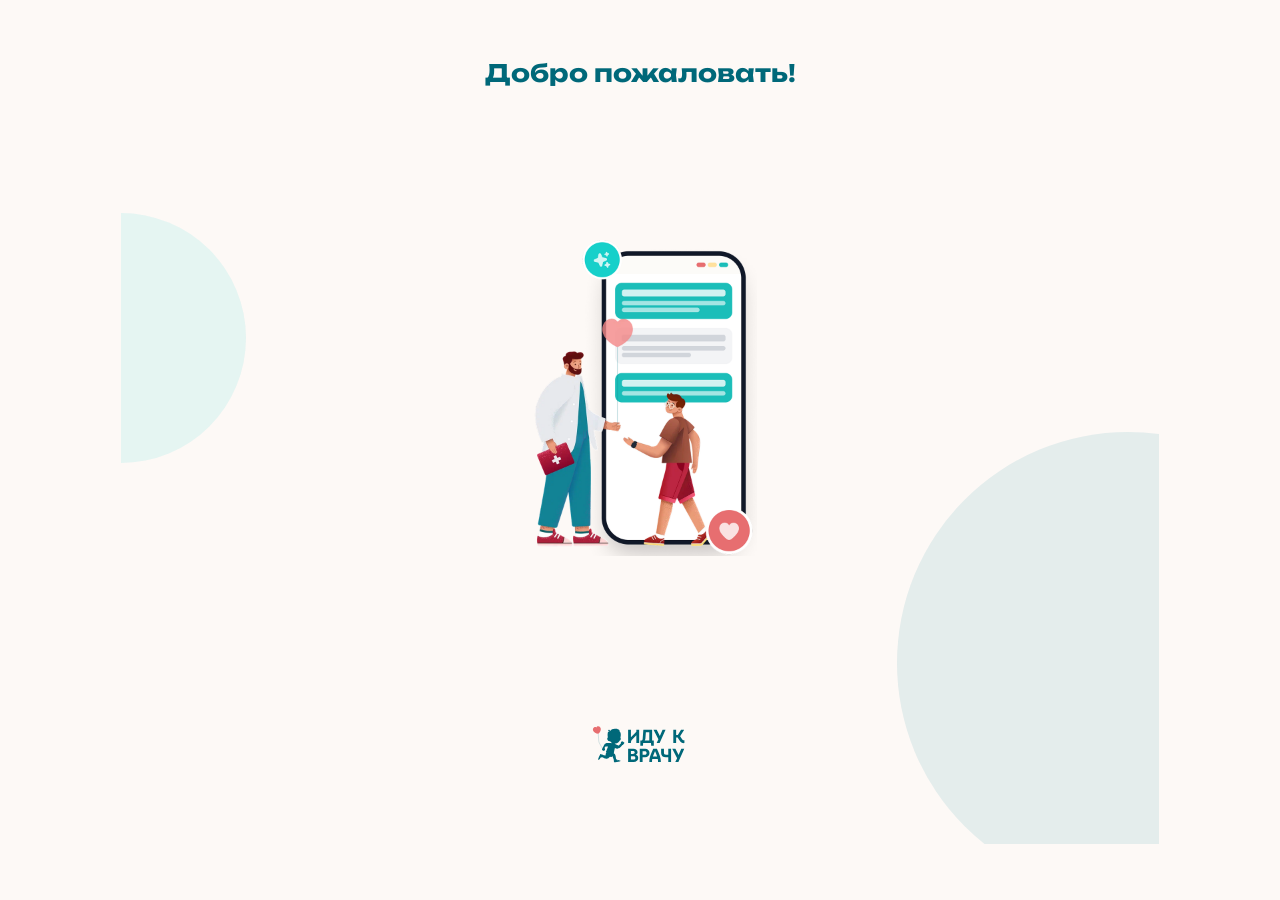
==== commit 4efa9d89: "modified:   index.html 	modified:   styles/main.css" ====
--- a/index.html
+++ b/index.html
@@ -12,9 +12,29 @@
 <body>
   <main class="app">
 
+<!-- Согласие на обработку ПД (входной экран) -->
+
+      <section class="screen screen--active screen--welcome" id="screen-consent-gate">
+        <div class="welcome-card">
+          <h1 class="welcome-title">Добро пожаловать!</h1>
+          <img class="welcome-img" src="materials/img/Иллюстрация Hero.png" alt="Иллюстрация">
+          <img class="welcome-logo" src="materials/img/Цветное лого.svg" alt="Логотип">
+        </div>
+
+        <div class="consent-gate__body">
+          <p class="consent-gate__text">Для использования сервиса необходимо ваше согласие на обработку персональных данных в соответствии с Федеральным законом № 152-ФЗ.</p>
+          <button class="button button-full consent-gate__btn" type="button" data-screen="screen-welcome">
+            Согласен
+          </button>
+          <button class="welcome-footer__link consent-gate__link" type="button" data-screen="screen-consent">
+            Читать согласие на обработку персональных данных
+          </button>
+        </div>
+      </section>
+
 <!-- Главная -->
 
-      <section class="screen screen--active screen--welcome" id="screen-welcome">
+      <section class="screen screen--welcome" id="screen-welcome">
         <div class="welcome-card">
           <h1 class="welcome-title">Добро пожаловать!</h1>
           <img class="welcome-img" src="materials/img/Иллюстрация Hero.png" alt="Иллюстрация">
@@ -72,6 +92,62 @@
             </div>
           </article>
         </div>
+
+      </section>
+
+<!-- Согласие на обработку персональных данных (ФЗ-152) -->
+
+      <section class="screen" id="screen-consent">
+        <header class="topbar">
+          <button class="icon-button" type="button" data-screen="screen-consent-gate" aria-label="Назад"><img src="materials/svg/icon-arrow.svg" alt=""></button>
+          <div class="screen-header-badge">
+            <p class="screen-header-badge__text">Согласие</p>
+          </div>
+        </header>
+
+        <article class="consent">
+          <h2 class="consent__title">Согласие на обработку персональных данных</h2>
+          <p class="consent__lead">В соответствии с Федеральным законом от 27.07.2006 № 152-ФЗ «О персональных данных» пользователь сервиса «Иду к врачу» (далее — Сервис), действуя своей волей и в своём интересе, даёт согласие на обработку своих персональных данных на условиях, изложенных ниже.</p>
+
+          <h3 class="consent__subtitle">1. Оператор</h3>
+          <p class="consent__text">Оператором обработки персональных данных является администрация сервиса «Иду к врачу» (далее — Оператор), осуществляющая работу Telegram Mini App, направленного на психологическую подготовку детей к медицинским процедурам.</p>
+
+          <h3 class="consent__subtitle">2. Цели обработки</h3>
+          <ul class="consent__list">
+            <li>предоставление доступа к материалам Сервиса (мультфильмы, социальные истории, игры-тренажёры, рекомендации для родителей);</li>
+            <li>идентификация пользователя в Telegram;</li>
+            <li>обработка обращений в службу поддержки;</li>
+            <li>совершенствование работы Сервиса и пользовательского опыта;</li>
+            <li>исполнение обязательств, предусмотренных законодательством Российской Федерации.</li>
+          </ul>
+
+          <h3 class="consent__subtitle">3. Перечень обрабатываемых данных</h3>
+          <ul class="consent__list">
+            <li>идентификатор пользователя Telegram (Telegram ID);</li>
+            <li>имя пользователя (username), имя и фамилия, указанные в Telegram;</li>
+            <li>язык интерфейса;</li>
+            <li>сведения о действиях в Сервисе (просмотренные материалы, прогресс прохождения, время использования);</li>
+            <li>сведения, которые пользователь добровольно сообщает при обращении в поддержку.</li>
+          </ul>
+          <p class="consent__text">Сервис не запрашивает специальные категории персональных данных (о состоянии здоровья, расовой или национальной принадлежности и т. п.) и не собирает биометрические данные.</p>
+
+          <h3 class="consent__subtitle">4. Действия с персональными данными</h3>
+          <p class="consent__text">Оператор вправе осуществлять с персональными данными следующие действия: сбор, запись, систематизация, накопление, хранение, уточнение (обновление, изменение), извлечение, использование, передача (предоставление, доступ), обезличивание, блокирование, удаление и уничтожение — как с использованием средств автоматизации, так и без таковых.</p>
+
+          <h3 class="consent__subtitle">5. Передача третьим лицам</h3>
+          <p class="consent__text">Оператор не передаёт персональные данные третьим лицам, за исключением случаев, прямо предусмотренных законодательством Российской Федерации, а также при использовании сервисов, обеспечивающих работу Сервиса (в частности, Telegram), в объёме, необходимом для их функционирования.</p>
+
+          <h3 class="consent__subtitle">6. Срок действия согласия</h3>
+          <p class="consent__text">Согласие действует с момента начала использования Сервиса и до момента его отзыва. Согласие может быть отозвано пользователем в любой момент путём направления соответствующего обращения в службу поддержки Сервиса. После отзыва согласия персональные данные подлежат уничтожению в сроки, установленные законодательством, за исключением случаев, когда их хранение является обязательным в силу закона.</p>
+
+          <h3 class="consent__subtitle">7. Права пользователя</h3>
+          <p class="consent__text">Пользователь имеет право получать информацию о составе и обработке своих персональных данных, требовать их уточнения, блокирования или уничтожения, а также обжаловать действия Оператора в Роскомнадзор и в судебном порядке в соответствии с законодательством Российской Федерации.</p>
+
+          <h3 class="consent__subtitle">8. Защита данных</h3>
+          <p class="consent__text">Оператор принимает необходимые правовые, организационные и технические меры для защиты персональных данных от неправомерного или случайного доступа, уничтожения, изменения, блокирования, копирования, распространения и иных неправомерных действий.</p>
+
+          <p class="consent__note">Продолжая использование Сервиса, пользователь подтверждает, что ознакомлен с настоящим согласием и принимает его условия.</p>
+        </article>
       </section>
 
 <!-- Сдача крови -->
--- a/styles/main.css
+++ b/styles/main.css
@@ -946,6 +946,117 @@
   border: none;
 }
 
+.consent-gate__body {
+  display: flex;
+  flex-direction: column;
+  align-items: center;
+  gap: 14px;
+  padding: 28px 0 12px;
+}
+
+.consent-gate__text {
+  margin: 0;
+  color: var(--text);
+  font-size: 14px;
+  line-height: 1.55;
+  text-align: center;
+}
+
+.consent-gate__btn {
+  justify-content: center;
+  font-size: 16px;
+  min-height: 52px;
+}
+
+.consent-gate__link {
+  font-size: 13px;
+}
+
+.welcome-footer {
+  margin-top: 28px;
+  padding: 18px 0 8px;
+  border-top: 1px solid #E5E7EB;
+  text-align: center;
+}
+
+.welcome-footer__link {
+  display: inline-block;
+  padding: 6px 8px;
+  background: none;
+  border: none;
+  color: var(--brand-dark);
+  font-family: "Inter", Arial, sans-serif;
+  font-size: 13px;
+  line-height: 1.4;
+  text-decoration: underline;
+  text-underline-offset: 3px;
+  cursor: pointer;
+}
+
+.welcome-footer__link:hover {
+  color: var(--btn-color);
+}
+
+.consent {
+  padding: 8px 4px 24px;
+  color: #3B3B3B;
+  font-family: "Inter", Arial, sans-serif;
+}
+
+.consent__title {
+  margin: 16px 0 12px;
+  color: #3B3B3B;
+  font-family: "Unbounded", "Inter", Arial, sans-serif;
+  font-weight: 700;
+  font-size: 20px;
+  line-height: 1.25;
+}
+
+.consent__lead {
+  margin: 0 0 18px;
+  color: #1E2939;
+  font-size: 14px;
+  line-height: 1.55;
+}
+
+.consent__subtitle {
+  margin: 18px 0 8px;
+  color: #006879;
+  font-weight: 600;
+  font-size: 15px;
+  line-height: 1.4;
+}
+
+.consent__text {
+  margin: 0 0 10px;
+  color: #3B3B3B;
+  font-size: 13px;
+  line-height: 1.55;
+}
+
+.consent__list {
+  margin: 0 0 12px;
+  padding-left: 20px;
+  color: #3B3B3B;
+  font-size: 13px;
+  line-height: 1.55;
+}
+
+.consent__list li {
+  margin-bottom: 4px;
+}
+
+.consent__note {
+  margin: 22px 0 0;
+  padding: 14px 16px;
+  border: 1px solid #16D0CA33;
+  border-radius: 12px;
+  background: linear-gradient(135deg, rgba(22, 208, 202, 0.06) 0%, rgba(0, 185, 194, 0.06) 100%);
+  color: #1E2939;
+  font-size: 13px;
+  line-height: 1.55;
+}
+
 @media (max-width: 390px) {
   .phone {
     width: 100%;
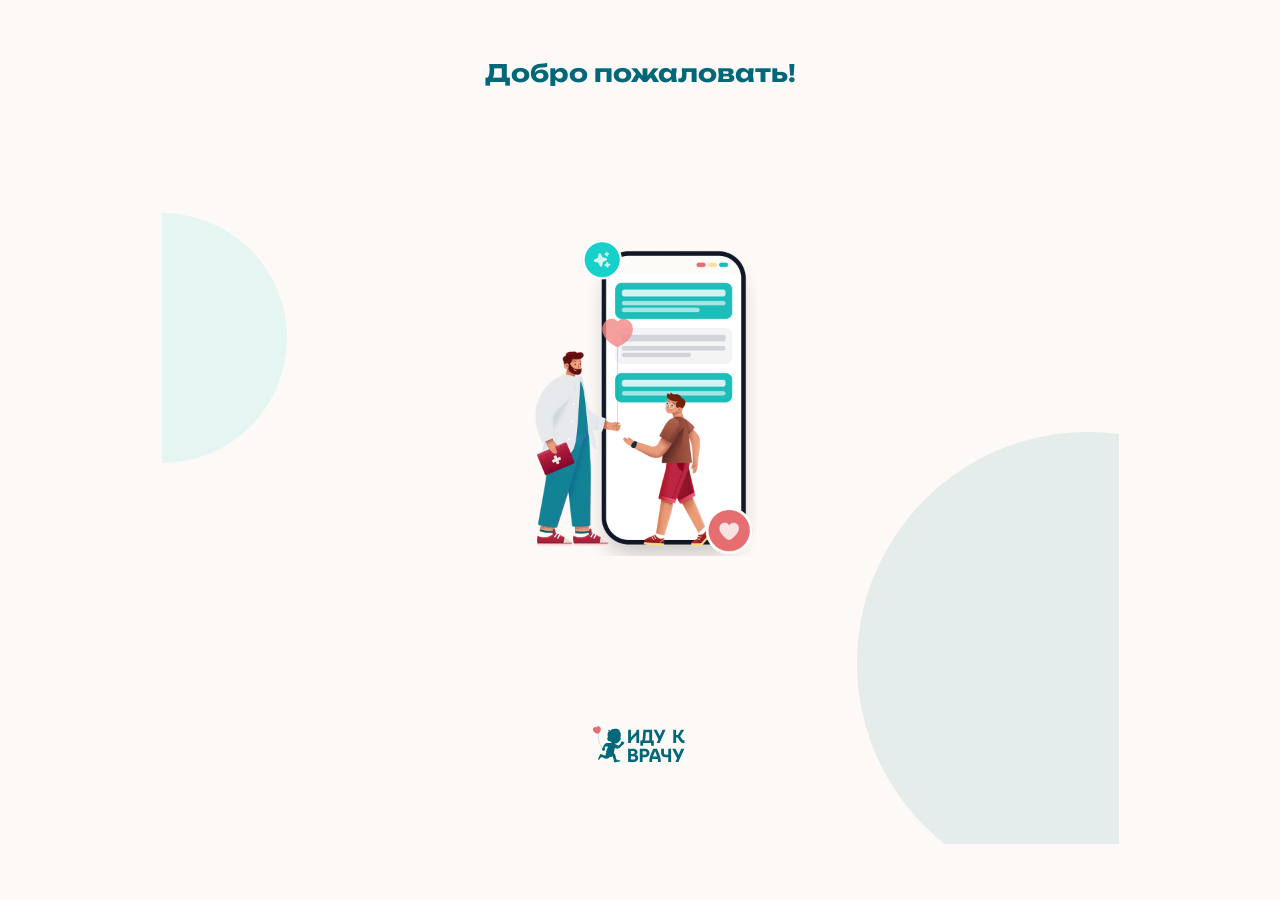
==== commit 4f02d845: "modified:   bot/main.py 	modified:   index.html" ====
--- a/index.html
+++ b/index.html
@@ -12,29 +12,9 @@
 <body>
   <main class="app">
 
-<!-- Согласие на обработку ПД (входной экран) -->
-
-      <section class="screen screen--active screen--welcome" id="screen-consent-gate">
-        <div class="welcome-card">
-          <h1 class="welcome-title">Добро пожаловать!</h1>
-          <img class="welcome-img" src="materials/img/Иллюстрация Hero.png" alt="Иллюстрация">
-          <img class="welcome-logo" src="materials/img/Цветное лого.svg" alt="Логотип">
-        </div>
-
-        <div class="consent-gate__body">
-          <p class="consent-gate__text">Для использования сервиса необходимо ваше согласие на обработку персональных данных в соответствии с Федеральным законом № 152-ФЗ.</p>
-          <button class="button button-full consent-gate__btn" type="button" data-screen="screen-welcome">
-            Согласен
-          </button>
-          <button class="welcome-footer__link consent-gate__link" type="button" data-screen="screen-consent">
-            Читать согласие на обработку персональных данных
-          </button>
-        </div>
-      </section>
-
 <!-- Главная -->
 
-      <section class="screen screen--welcome" id="screen-welcome">
+      <section class="screen screen--active screen--welcome" id="screen-welcome">
         <div class="welcome-card">
           <h1 class="welcome-title">Добро пожаловать!</h1>
           <img class="welcome-img" src="materials/img/Иллюстрация Hero.png" alt="Иллюстрация">
@@ -93,13 +73,18 @@
           </article>
         </div>
 
+        <footer class="welcome-footer">
+          <button class="welcome-footer__link" type="button" data-screen="screen-consent">
+            Согласие на обработку персональных данных
+          </button>
+        </footer>
       </section>
 
 <!-- Согласие на обработку персональных данных (ФЗ-152) -->
 
       <section class="screen" id="screen-consent">
         <header class="topbar">
-          <button class="icon-button" type="button" data-screen="screen-consent-gate" aria-label="Назад"><img src="materials/svg/icon-arrow.svg" alt=""></button>
+          <button class="icon-button" type="button" data-screen="screen-welcome" aria-label="Назад"><img src="materials/svg/icon-arrow.svg" alt=""></button>
           <div class="screen-header-badge">
             <p class="screen-header-badge__text">Согласие</p>
           </div>
@@ -571,6 +556,7 @@
       });
     });
 
+
   </script>
 </body>
 </html>
